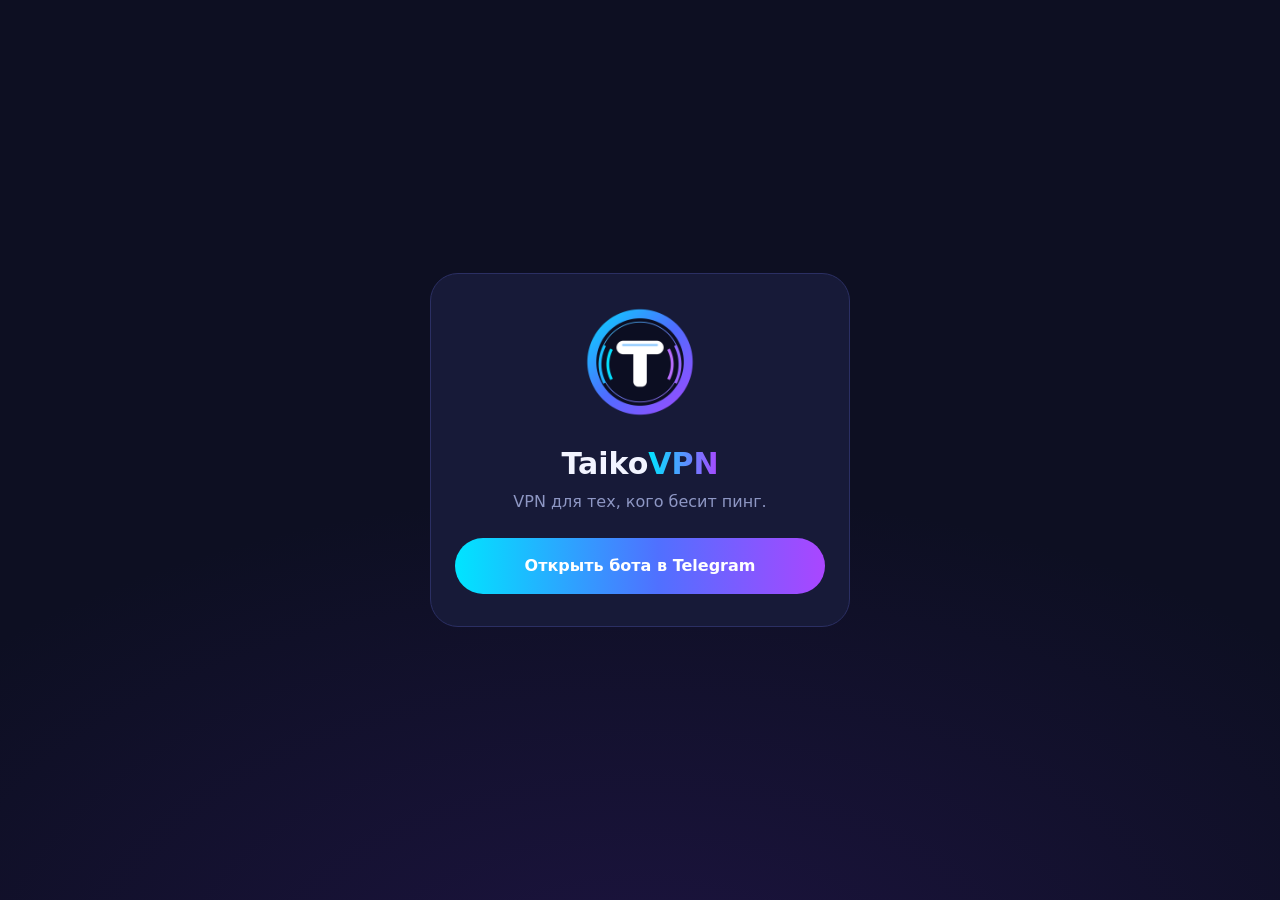
==== index.html @ 0d5dd18d "Add TaikoVPN redirect/connect pages Co-Authored-By: Claude Sonnet 5.5 <noreply@anthropic.com>" ====
<!doctype html>
<html lang="ru">
<head>
<meta charset="utf-8">
<meta name="viewport" content="width=device-width, initial-scale=1">
<meta name="robots" content="noindex">
<title>TaikoVPN</title>
<style>
  :root { --bg:#0d0f22; --card:#171a38; --line:#2b2f63; --text:#f2f4ff; --muted:#8e97c4; --a:#00e5ff; --b:#5070ff; --c:#aa46ff; }
  * { box-sizing:border-box; }
  body { margin:0; min-height:100vh; display:grid; place-items:center; padding:16px; color:var(--text);
         font:16px/1.5 system-ui,-apple-system,"Segoe UI",Roboto,sans-serif;
         background:radial-gradient(900px 500px at 50% 110%, #3a1d7a55, transparent), var(--bg); }
  .card { width:100%; max-width:420px; background:var(--card); border:1px solid var(--line); border-radius:28px;
          padding:32px 24px; text-align:center; }
  img { width:112px; height:112px; border-radius:50%; }
  h1 { margin:16px 0 4px; font-size:30px; }
  h1 span { background:linear-gradient(90deg,var(--a),var(--c)); -webkit-background-clip:text; background-clip:text; color:transparent; }
  p { color:var(--muted); margin:0 0 24px; }
  a.btn { display:block; padding:16px; border-radius:999px; color:#fff; text-decoration:none; font-weight:700;
          background:linear-gradient(90deg,var(--a),var(--b) 55%,var(--c)); }
</style>
</head>
<body>
<div class="card">
  <img src="logo.png" alt="TaikoVPN">
  <h1>Taiko<span>VPN</span></h1>
  <p id="msg">VPN для тех, кого бесит пинг.</p>
  <a class="btn" id="go" href="https://t.me/taikovpnbot">Открыть бота в Telegram</a>
</div>
<script>
  // Invite links:  https://YOUR-DOMAIN/?invite=123  ->  the bot with the referral code
  const BOT = 'taikovpnbot';
  const invite = new URLSearchParams(location.search).get('invite');
  if (invite && /^\d{1,20}$/.test(invite)) {
    const tg = 'https://t.me/' + BOT + '?start=ref_' + invite;
    document.getElementById('go').href = tg;
    document.getElementById('msg').textContent = 'Открываем Telegram…';
    setTimeout(() => location.replace(tg), 250);
  }
</script>
</body>
</html>
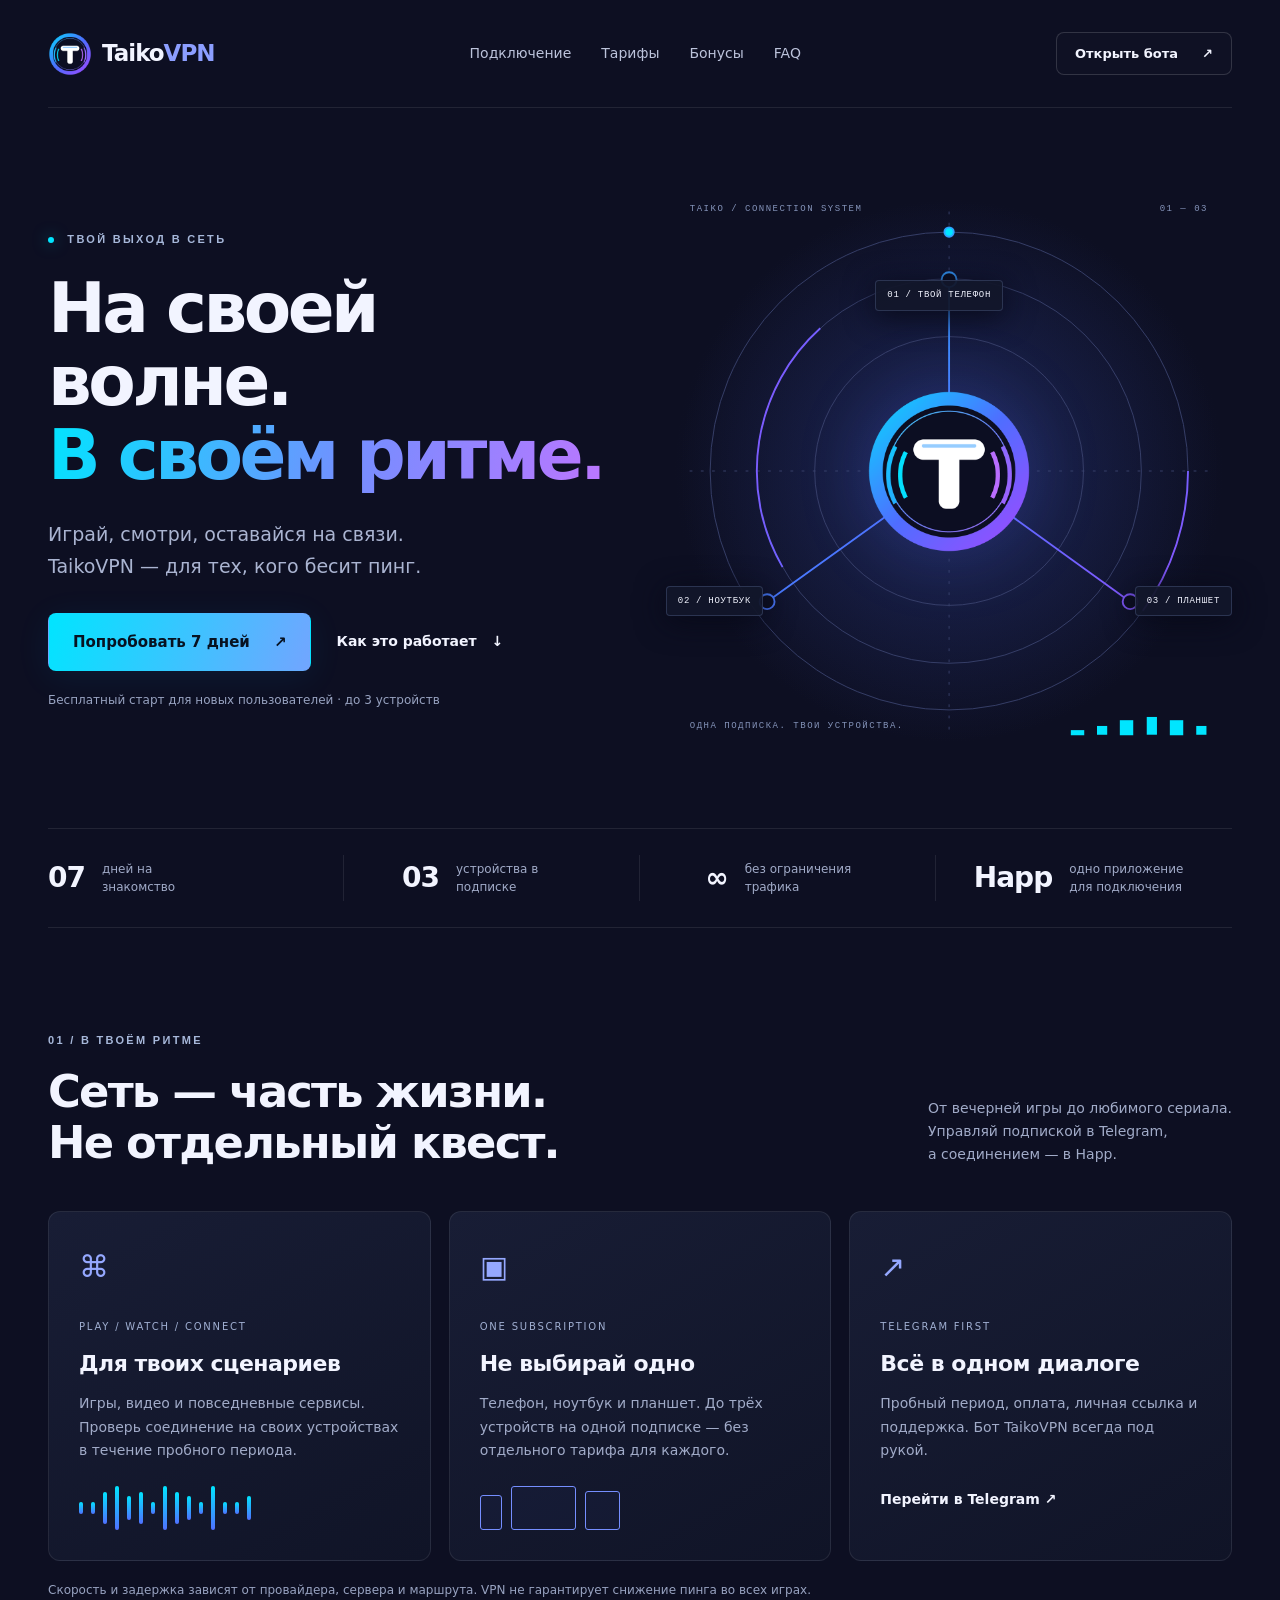
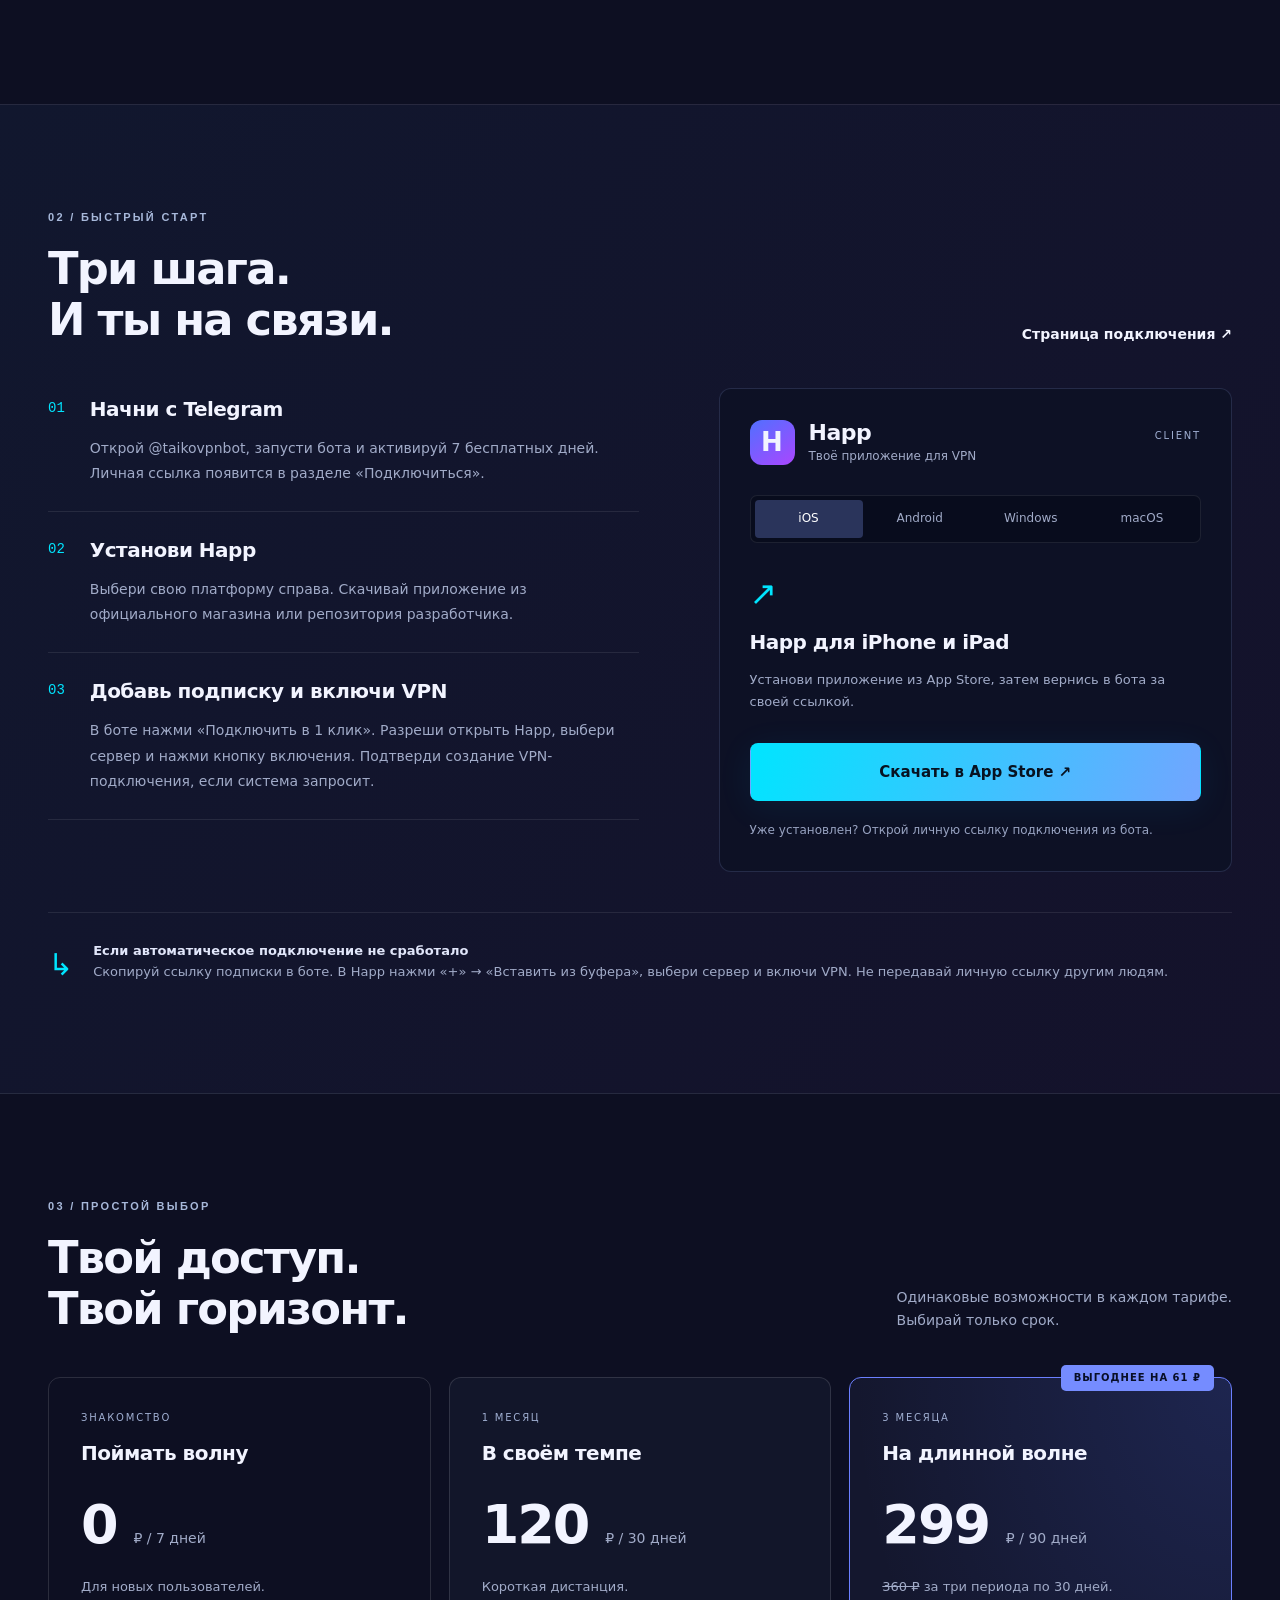
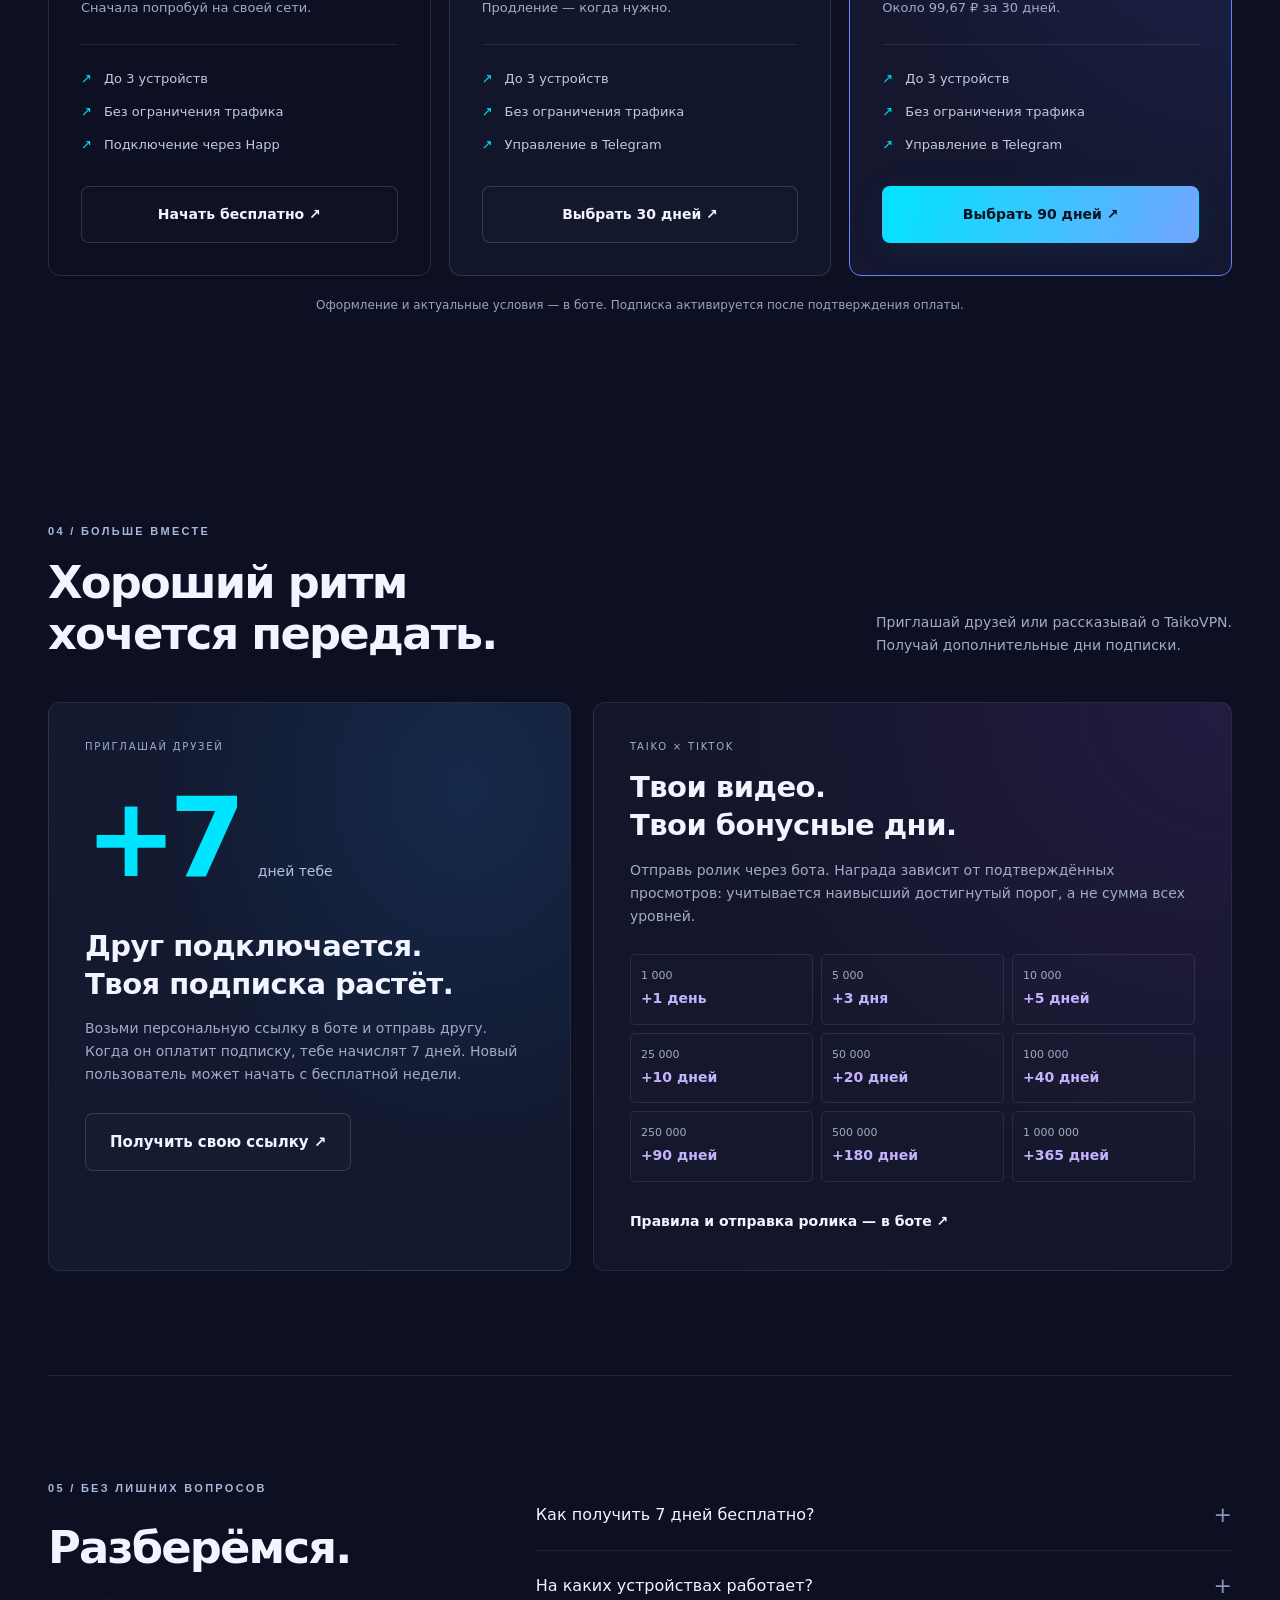
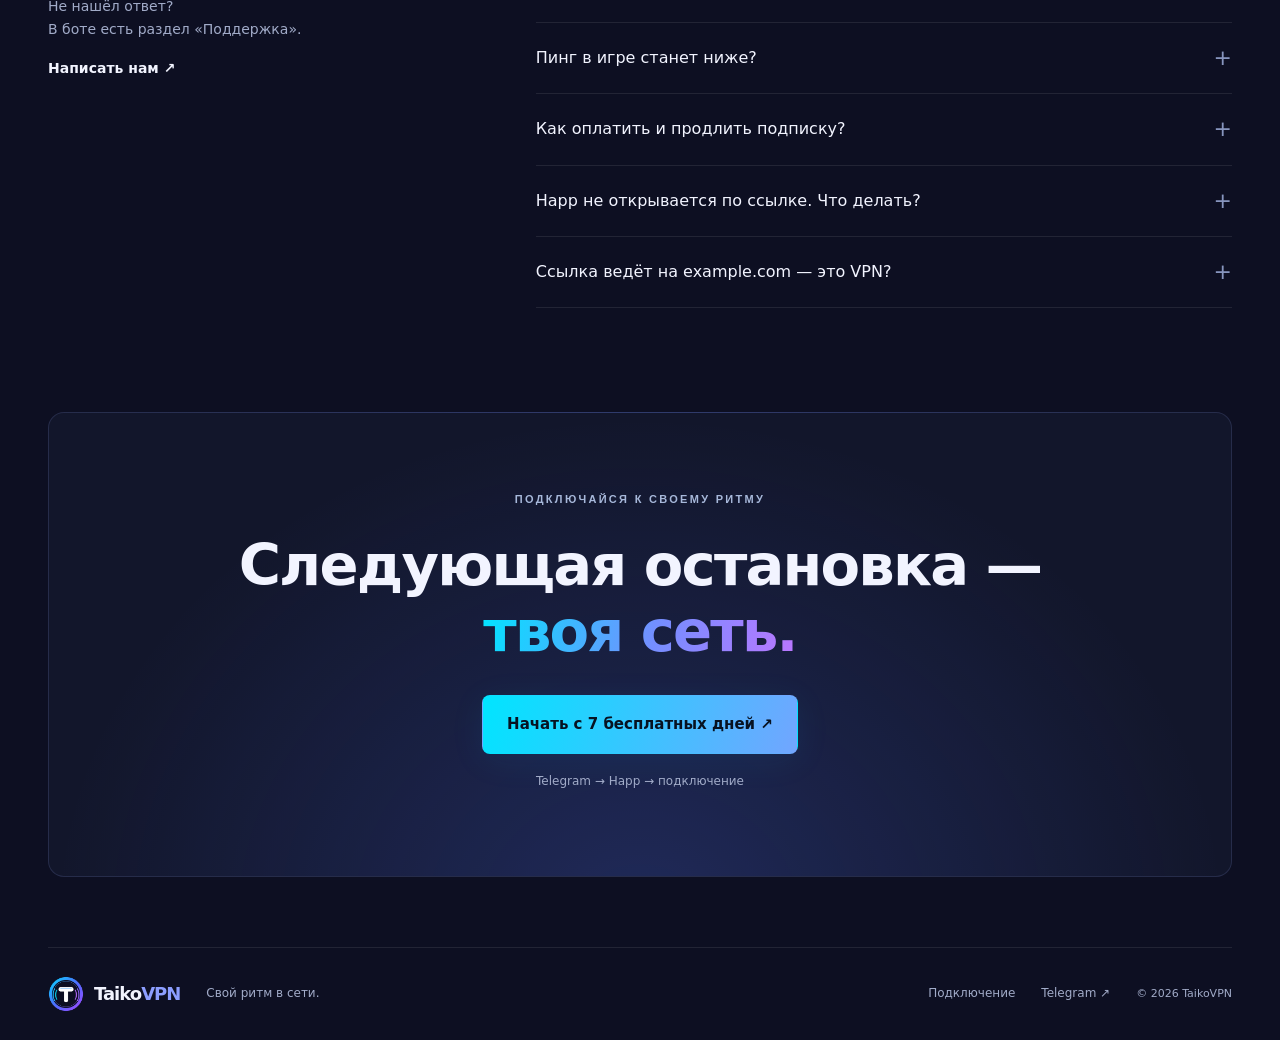
==== commit 8e9d412c: "Rebuild TaikoVPN website and connection flow Co-authored-by: Copilot <223556219+Copilot@users.norepl" ====
--- a/index.html
+++ b/index.html
@@ -1,43 +1,26 @@
 <!doctype html>
 <html lang="ru">
 <head>
-<meta charset="utf-8">
-<meta name="viewport" content="width=device-width, initial-scale=1">
-<meta name="robots" content="noindex">
-<title>TaikoVPN</title>
-<style>
-  :root { --bg:#0d0f22; --card:#171a38; --line:#2b2f63; --text:#f2f4ff; --muted:#8e97c4; --a:#00e5ff; --b:#5070ff; --c:#aa46ff; }
-  * { box-sizing:border-box; }
-  body { margin:0; min-height:100vh; display:grid; place-items:center; padding:16px; color:var(--text);
-         font:16px/1.5 system-ui,-apple-system,"Segoe UI",Roboto,sans-serif;
-         background:radial-gradient(900px 500px at 50% 110%, #3a1d7a55, transparent), var(--bg); }
-  .card { width:100%; max-width:420px; background:var(--card); border:1px solid var(--line); border-radius:28px;
-          padding:32px 24px; text-align:center; }
-  img { width:112px; height:112px; border-radius:50%; }
-  h1 { margin:16px 0 4px; font-size:30px; }
-  h1 span { background:linear-gradient(90deg,var(--a),var(--c)); -webkit-background-clip:text; background-clip:text; color:transparent; }
-  p { color:var(--muted); margin:0 0 24px; }
-  a.btn { display:block; padding:16px; border-radius:999px; color:#fff; text-decoration:none; font-weight:700;
-          background:linear-gradient(90deg,var(--a),var(--b) 55%,var(--c)); }
-</style>
+<meta charset="utf-8"><meta name="viewport" content="width=device-width, initial-scale=1">
+<meta name="description" content="TaikoVPN — свой ритм в сети. 7 дней бесплатно, до 3 устройств и подписка от 120 ₽ за 30 дней. Подключение через Telegram и Happ.">
+<meta name="theme-color" content="#0d0f22">
+<title>TaikoVPN — свой ритм в сети</title>
+<link rel="icon" href="logo.png"><link rel="stylesheet" href="styles.css"><script src="site.js" defer></script>
 </head>
 <body>
-<div class="card">
-  <img src="logo.png" alt="TaikoVPN">
-  <h1>Taiko<span>VPN</span></h1>
-  <p id="msg">VPN для тех, кого бесит пинг.</p>
-  <a class="btn" id="go" href="https://t.me/taikovpnbot">Открыть бота в Telegram</a>
-</div>
-<script>
-  // Invite links:  https://YOUR-DOMAIN/?invite=123  ->  the bot with the referral code
-  const BOT = 'taikovpnbot';
-  const invite = new URLSearchParams(location.search).get('invite');
-  if (invite && /^\d{1,20}$/.test(invite)) {
-    const tg = 'https://t.me/' + BOT + '?start=ref_' + invite;
-    document.getElementById('go').href = tg;
-    document.getElementById('msg').textContent = 'Открываем Telegram…';
-    setTimeout(() => location.replace(tg), 250);
-  }
-</script>
-</body>
-</html>
+<a class="skip" href="#main">К содержанию</a>
+<header class="header wrap"><a class="brand" href="./" aria-label="TaikoVPN — главная"><img src="logo.png" alt="" width="44" height="44">Taiko<span>VPN</span></a><nav aria-label="Основная навигация"><a href="#how">Подключение</a><a href="#plans">Тарифы</a><a href="#bonuses">Бонусы</a><a href="#faq">FAQ</a></nav><a class="button small ghost" href="https://t.me/taikovpnbot">Открыть бота <span>↗</span></a></header>
+<main id="main">
+<section class="hero wrap">
+<div class="hero-copy"><div class="eyebrow"><span class="signal"></span> ТВОЙ ВЫХОД В СЕТЬ</div><h1>На своей<br>волне.<br><span class="gradient">В своём ритме.</span></h1><p class="lead">Играй, смотри, оставайся на связи.<br>TaikoVPN — для тех, кого бесит пинг.</p><div class="actions"><a id="go" class="button primary" href="https://t.me/taikovpnbot">Попробовать 7 дней <span>↗</span></a><a class="text-link" href="#how">Как это работает <span>↓</span></a></div><p id="msg" class="caption" aria-live="polite">Бесплатный старт для новых пользователей · до 3 устройств</p></div>
+<div class="network-art" role="img" aria-label="Художественная схема соединения: устройства связаны через TaikoVPN. Это иллюстрация, не мониторинг сети."><div class="art-top"><span>TAIKO / CONNECTION SYSTEM</span><span>01 — 03</span></div><svg class="orbit" viewBox="0 0 600 600" fill="none" aria-hidden="true"><defs><linearGradient id="ring" x1="0" y1="0" x2="600" y2="600" gradientUnits="userSpaceOnUse"><stop stop-color="#00e5ff"/><stop offset=".5" stop-color="#5070ff"/><stop offset="1" stop-color="#aa46ff"/></linearGradient><radialGradient id="halo"><stop stop-color="#5070ff" stop-opacity=".22"/><stop offset="1" stop-color="#5070ff" stop-opacity="0"/></radialGradient></defs><circle cx="300" cy="300" r="290" fill="url(#halo)"/><g stroke="#39416b" stroke-width="1"><path d="M300 22V578M22 300H578" stroke-dasharray="3 9"/><circle cx="300" cy="300" r="256"/><circle cx="300" cy="300" r="206"/><circle cx="300" cy="300" r="144"/></g><g class="rotor" stroke="url(#ring)" stroke-width="2"><circle cx="300" cy="300" r="256" stroke-dasharray="160 1448"/><circle cx="300" cy="300" r="206" stroke-dasharray="280 1015" transform="rotate(150 300 300)"/><circle cx="300" cy="44" r="5" fill="#00e5ff"/></g><g stroke="url(#ring)" stroke-width="2"><path d="M105 440L300 300 494 440M300 300V95"/><circle cx="300" cy="95" r="8" fill="#0d0f22"/><circle cx="105" cy="440" r="8" fill="#0d0f22"/><circle cx="494" cy="440" r="8" fill="#0d0f22"/></g></svg><img class="core-logo" src="logo.png" alt=""><span class="node node-top">01 / ТВОЙ ТЕЛЕФОН</span><span class="node node-left">02 / НОУТБУК</span><span class="node node-right">03 / ПЛАНШЕТ</span><div class="art-bottom"><span>ОДНА ПОДПИСКА. ТВОИ УСТРОЙСТВА.</span><span class="tiny-bars" aria-hidden="true">▂ ▄ ▆ █ ▆ ▄</span></div></div>
+</section>
+<div class="spec-strip wrap"><div><b>07</b><span>дней на знакомство</span></div><div><b>03</b><span>устройства в подписке</span></div><div><b>∞</b><span>без ограничения трафика</span></div><div><b>Happ</b><span>одно приложение для подключения</span></div></div>
+<section class="section wrap" id="about"><div class="section-heading"><div><span class="eyebrow">01 / В ТВОЁМ РИТМЕ</span><h2>Сеть — часть жизни.<br>Не отдельный квест.</h2></div><p>От вечерней игры до любимого сериала.<br>Управляй подпиской в Telegram,<br>а соединением — в Happ.</p></div><div class="feature-grid"><article class="feature"><span class="feature-icon">⌘</span><span class="mini-label">PLAY / WATCH / CONNECT</span><h3>Для твоих сценариев</h3><p>Игры, видео и повседневные сервисы. Проверь соединение на своих устройствах в течение пробного периода.</p><div class="wave" aria-hidden="true"><i></i><i></i><i></i><i></i><i></i><i></i><i></i><i></i><i></i><i></i><i></i><i></i><i></i><i></i><i></i></div></article><article class="feature"><span class="feature-icon">▣</span><span class="mini-label">ONE SUBSCRIPTION</span><h3>Не выбирай одно</h3><p>Телефон, ноутбук и планшет. До трёх устройств на одной подписке — без отдельного тарифа для каждого.</p><div class="device-sketch" aria-hidden="true"><span></span><span></span><span></span></div></article><article class="feature"><span class="feature-icon">↗</span><span class="mini-label">TELEGRAM FIRST</span><h3>Всё в одном диалоге</h3><p>Пробный период, оплата, личная ссылка и поддержка. Бот TaikoVPN всегда под рукой.</p><a class="text-link" href="https://t.me/taikovpnbot">Перейти в Telegram ↗</a></article></div><p class="caption">Скорость и задержка зависят от провайдера, сервера и маршрута. VPN не гарантирует снижение пинга во всех играх.</p></section>
+<section class="section setup-section" id="how"><div class="wrap"><div class="section-heading"><div><span class="eyebrow">02 / БЫСТРЫЙ СТАРТ</span><h2>Три шага.<br>И ты на связи.</h2></div><a class="text-link" href="connect.html">Страница подключения ↗</a></div><div class="setup-grid"><ol class="steps"><li><span>01</span><div><h3>Начни с Telegram</h3><p>Открой @taikovpnbot, запусти бота и активируй 7 бесплатных дней. Личная ссылка появится в разделе «Подключиться».</p></div></li><li><span>02</span><div><h3>Установи Happ</h3><p>Выбери свою платформу справа. Скачивай приложение из официального магазина или репозитория разработчика.</p></div></li><li><span>03</span><div><h3>Добавь подписку и включи VPN</h3><p>В боте нажми «Подключить в 1 клик». Разреши открыть Happ, выбери сервер и нажми кнопку включения. Подтверди создание VPN-подключения, если система запросит.</p></div></li></ol><div class="download-panel"><div class="panel-top"><span class="app-mark">H</span><div><h3>Happ</h3><p>Твоё приложение для VPN</p></div><span class="mini-label">CLIENT</span></div><div class="platforms" role="group" aria-label="Выберите платформу"><button data-platform="ios" aria-pressed="true">iOS</button><button data-platform="android" aria-pressed="false">Android</button><button data-platform="windows" aria-pressed="false">Windows</button><button data-platform="macos" aria-pressed="false">macOS</button></div><div class="platform-content" aria-live="polite"><span class="platform-symbol" id="platform-symbol" aria-hidden="true">↗</span><h3 id="platform-title">Happ для iPhone и iPad</h3><p id="platform-note">Установи приложение из App Store, затем вернись в бота за своей ссылкой.</p></div><a class="button primary" id="download" href="https://apps.apple.com/us/app/happ-proxy-utility/id6504287215">Скачать в App Store ↗</a><p class="caption">Уже установлен? Открой личную ссылку подключения из бота.</p></div></div><div class="manual-note"><span>↳</span><p><b>Если автоматическое подключение не сработало</b><br>Скопируй ссылку подписки в боте. В Happ нажми «+» → «Вставить из буфера», выбери сервер и включи VPN. Не передавай личную ссылку другим людям.</p></div></div></section>
+<section class="section wrap" id="plans"><div class="section-heading"><div><span class="eyebrow">03 / ПРОСТОЙ ВЫБОР</span><h2>Твой доступ.<br>Твой горизонт.</h2></div><p>Одинаковые возможности в каждом тарифе.<br>Выбирай только срок.</p></div><div class="plans"><article class="plan trial"><span class="mini-label">ЗНАКОМСТВО</span><h3>Поймать волну</h3><div class="price">0 <span>₽ / 7 дней</span></div><p>Для новых пользователей.<br>Сначала попробуй на своей сети.</p><ul><li>До 3 устройств</li><li>Без ограничения трафика</li><li>Подключение через Happ</li></ul><a class="button ghost" href="https://t.me/taikovpnbot">Начать бесплатно ↗</a></article><article class="plan"><span class="mini-label">1 МЕСЯЦ</span><h3>В своём темпе</h3><div class="price">120 <span>₽ / 30 дней</span></div><p>Короткая дистанция.<br>Продление — когда нужно.</p><ul><li>До 3 устройств</li><li>Без ограничения трафика</li><li>Управление в Telegram</li></ul><a class="button ghost" href="https://t.me/taikovpnbot">Выбрать 30 дней ↗</a></article><article class="plan featured"><div class="plan-tag">ВЫГОДНЕЕ НА 61 ₽</div><span class="mini-label">3 МЕСЯЦА</span><h3>На длинной волне</h3><div class="price">299 <span>₽ / 90 дней</span></div><p><s>360 ₽</s> за три периода по 30 дней.<br>Около 99,67 ₽ за 30 дней.</p><ul><li>До 3 устройств</li><li>Без ограничения трафика</li><li>Управление в Telegram</li></ul><a class="button primary" href="https://t.me/taikovpnbot">Выбрать 90 дней ↗</a></article></div><p class="caption center">Оформление и актуальные условия — в боте. Подписка активируется после подтверждения оплаты.</p></section>
+<section class="section wrap" id="bonuses"><div class="section-heading"><div><span class="eyebrow">04 / БОЛЬШЕ ВМЕСТЕ</span><h2>Хороший ритм<br>хочется передать.</h2></div><p>Приглашай друзей или рассказывай о TaikoVPN.<br>Получай дополнительные дни подписки.</p></div><div class="bonus-grid"><article class="referral"><span class="mini-label">ПРИГЛАШАЙ ДРУЗЕЙ</span><div class="bonus-number">+7<span>дней тебе</span></div><h3>Друг подключается.<br>Твоя подписка растёт.</h3><p>Возьми персональную ссылку в боте и отправь другу. Когда он оплатит подписку, тебе начислят 7 дней. Новый пользователь может начать с бесплатной недели.</p><a class="button ghost" href="https://t.me/taikovpnbot">Получить свою ссылку ↗</a></article><article class="creator"><span class="mini-label">TAIKO × TIKTOK</span><h3>Твои видео.<br>Твои бонусные дни.</h3><p>Отправь ролик через бота. Награда зависит от подтверждённых просмотров: учитывается наивысший достигнутый порог, а не сумма всех уровней.</p><div class="rewards" aria-label="Просмотры и дни подписки"><div><span>1 000</span><b>+1 день</b></div><div><span>5 000</span><b>+3 дня</b></div><div><span>10 000</span><b>+5 дней</b></div><div><span>25 000</span><b>+10 дней</b></div><div><span>50 000</span><b>+20 дней</b></div><div><span>100 000</span><b>+40 дней</b></div><div><span>250 000</span><b>+90 дней</b></div><div><span>500 000</span><b>+180 дней</b></div><div><span>1 000 000</span><b>+365 дней</b></div></div><a class="text-link" href="https://t.me/taikovpnbot">Правила и отправка ролика — в боте ↗</a></article></div></section>
+<section class="section wrap faq-section" id="faq"><div><span class="eyebrow">05 / БЕЗ ЛИШНИХ ВОПРОСОВ</span><h2>Разберёмся.</h2><p>Не нашёл ответ?<br>В боте есть раздел «Поддержка».</p><a class="text-link" href="https://t.me/taikovpnbot">Написать нам ↗</a></div><div class="faq"><details><summary>Как получить 7 дней бесплатно?</summary><p>Запусти @taikovpnbot и выбери пробный период. Он доступен новым пользователям. После активации бот покажет срок и ссылку для подключения.</p></details><details><summary>На каких устройствах работает?</summary><p>Через Happ на iOS, Android, Windows и macOS. Одна подписка рассчитана на 3 устройства. Ссылки на установку доступны в разделе подключения.</p></details><details><summary>Пинг в игре станет ниже?</summary><p>Это зависит от маршрута, сервера, игры и твоего провайдера. Мы не обещаем определённый пинг: используй пробную неделю, чтобы проверить VPN именно в своих условиях.</p></details><details><summary>Как оплатить и продлить подписку?</summary><p>Выбери тариф в боте, следуй платёжной инструкции и нажми «Я оплатил». После проверки придёт подтверждение. Срок действия можно посмотреть в профиле.</p></details><details><summary>Happ не открывается по ссылке. Что делать?</summary><p>Сначала установи приложение. Затем повтори переход из бота или скопируй личную ссылку подписки и добавь её в Happ через «+» → «Вставить из буфера».</p></details><details><summary>Ссылка ведёт на example.com — это VPN?</summary><p>Нет. example.com и его поддомены — демонстрационные адреса, они не дают рабочего VPN-соединения. Если бот выдал такую ссылку, обратись в поддержку за действующей подпиской.</p></details></div></section>
+<section class="final-cta wrap"><div class="eyebrow">ПОДКЛЮЧАЙСЯ К СВОЕМУ РИТМУ</div><h2>Следующая остановка —<br><span class="gradient">твоя сеть.</span></h2><a class="button primary" href="https://t.me/taikovpnbot">Начать с 7 бесплатных дней ↗</a><p>Telegram → Happ → подключение</p></section>
+</main><footer class="footer wrap"><a class="brand" href="./"><img src="logo.png" alt="" width="36" height="36">Taiko<span>VPN</span></a><p>Свой ритм в сети.</p><a href="connect.html">Подключение</a><a href="https://t.me/taikovpnbot">Telegram ↗</a><span>© 2026 TaikoVPN</span></footer>
+</body></html>
--- a/styles.css
+++ b/styles.css
@@ -0,0 +1 @@
+:root{color-scheme:dark;--bg:#0d0f22;--panel:#14182e;--text:#f2f4ff;--muted:#a1abc8;--cyan:#00e5ff;--blue:#5070ff;--violet:#aa46ff;--line:#ffffff16}*{box-sizing:border-box}html{scroll-behavior:smooth;scroll-padding-top:30px}body{margin:0;background:var(--bg);color:var(--text);font:16px/1.65 "Segoe UI",system-ui,sans-serif}a{color:inherit;text-decoration:none}button{font:inherit}button,a,summary{-webkit-tap-highlight-color:transparent}a:focus-visible,button:focus-visible,summary:focus-visible,textarea:focus-visible{outline:3px solid var(--cyan);outline-offset:6px}a:hover{color:var(--cyan)}img{max-width:100%}.wrap{width:min(1240px,calc(100% - 96px));margin-inline:auto}.header{height:108px;display:flex;align-items:center;justify-content:space-between;border-bottom:1px solid var(--line);gap:24px}.brand{display:flex;align-items:center;font-size:23px;font-weight:800;letter-spacing:-1px;white-space:nowrap}.brand img{margin-right:10px;border-radius:50%}.brand>span{color:#8c9eff}.header nav{display:flex;gap:30px;font-size:14px;color:#bcc3db}.button{display:inline-flex;align-items:center;justify-content:center;gap:24px;padding:17px 24px;border-radius:8px;font-weight:650;font-size:15px;border:1px solid transparent;cursor:pointer;transition:transform .2s,background .2s;line-height:1.5}.button:hover{transform:translateY(-2px)}.primary{color:#071221;background:linear-gradient(110deg,#00e5ff,#72a5ff);box-shadow:0 6px 35px #00b7ff14}.primary:hover{color:#071221;background:#9df3ff}.ghost{background:#ffffff03;border-color:#ffffff25;color:var(--text)}.ghost:hover{background:#ffffff09}.small{padding:11px 18px;font-size:13px}.skip{position:fixed;left:16px;top:-100px;background:var(--cyan);color:var(--bg);z-index:20;padding:12px}.skip:focus{top:12px}.hero{display:grid;grid-template-columns:1.07fr 1fr;align-items:center;gap:12px;padding-top:70px;padding-bottom:65px;min-height:720px}.eyebrow{font:600 11px/1.6 "Segoe UI",sans-serif;letter-spacing:2.3px;color:#a7b8da;display:block;margin-bottom:24px}.signal{display:inline-block;width:6px;height:6px;border-radius:50%;background:var(--cyan);margin-right:8px;box-shadow:0 0 15px #00e5ff88}h1,h2,h3,p{margin-top:0}h1{font-size:clamp(48px,5.4vw,78px);line-height:1.06;letter-spacing:-3.5px;margin-bottom:26px;font-weight:750}.gradient{background:linear-gradient(105deg,#00e5ff 0%,#758eff 55%,#bc76ff);color:transparent;background-clip:text;-webkit-background-clip:text}.lead{font-size:19px;line-height:1.7;color:#aab4d1;margin-bottom:30px}.actions{display:flex;align-items:center;gap:25px;flex-wrap:wrap}.text-link{font-size:14px;font-weight:600}.text-link span{margin-left:10px}.caption{font-size:12px;line-height:1.7;color:#98a3c1;margin:19px 0 0}.network-art{height:560px;position:relative;min-width:0;background:radial-gradient(ellipse,#3346b017,transparent 70%)}.art-top,.art-bottom{position:absolute;left:24px;right:24px;display:flex;justify-content:space-between;gap:10px;font:9px/1.4 monospace;letter-spacing:1.5px;color:#8493b9}.art-top{top:12px}.art-bottom{bottom:12px;align-items:center}.tiny-bars{color:var(--cyan);font-size:17px;white-space:nowrap}.orbit{position:absolute;width:100%;height:100%;inset:0}.rotor{transform-origin:300px 300px;animation:orbit 45s linear infinite}.core-logo{position:absolute;width:30%;left:35%;top:35%;border-radius:50%;filter:drop-shadow(0 0 35px #5070ff33)}.node{position:absolute;background:#12172bf2;border:1px solid #47547880;border-radius:4px;padding:8px 11px;font:9px/1.4 monospace;letter-spacing:.7px;box-shadow:0 5px 30px #070918}.node-top{left:37%;top:16%}.node-left{left:0;bottom:24%}.node-right{right:0;bottom:24%}.spec-strip{display:grid;grid-template-columns:repeat(4,1fr);border-block:1px solid var(--line);padding-block:26px}.spec-strip>div{display:flex;align-items:center;gap:17px;justify-content:center;border-right:1px solid var(--line)}.spec-strip>div:first-child{justify-content:flex-start}.spec-strip>div:last-child{border:0}.spec-strip b{font-size:28px;letter-spacing:-1px;font-weight:600}.spec-strip span{font-size:12px;line-height:1.5;color:var(--muted);max-width:125px}.section{padding-block:104px}.section-heading{display:flex;align-items:flex-end;justify-content:space-between;gap:30px;margin-bottom:42px}.section-heading .eyebrow{margin-bottom:16px}h2{font-size:clamp(34px,3.5vw,50px);line-height:1.15;letter-spacing:-1.8px;margin-bottom:0;font-weight:650}.section-heading>p{font-size:14px;color:var(--muted);margin-bottom:3px;max-width:390px}h3{font-size:22px;line-height:1.3;letter-spacing:-.5px;margin-bottom:14px}p{color:var(--muted)}.feature-grid{display:grid;grid-template-columns:repeat(3,1fr);gap:18px}.feature{border:1px solid var(--line);border-radius:12px;padding:30px;background:linear-gradient(150deg,#181d35,#101427);min-height:340px;overflow:hidden}.feature-icon{display:block;font-size:30px;color:#95a8ff;margin-bottom:28px}.mini-label{font-size:10px;letter-spacing:1.8px;color:#a0afd2;display:block;margin-bottom:14px}.feature p{font-size:14px;margin-bottom:24px}.wave{height:44px;display:flex;align-items:center;gap:8px}.wave i{height:12px;width:4px;background:linear-gradient(var(--cyan),var(--blue));border-radius:2px}.wave i:nth-child(3n){height:32px}.wave i:nth-child(4n){height:44px}.wave i:nth-child(5n){height:24px}.device-sketch{display:flex;align-items:flex-end;gap:9px;height:44px}.device-sketch span{width:22px;height:35px;border:1px solid #758eff;border-radius:3px;background:#5070ff0a}.device-sketch span:nth-child(2){width:65px;height:44px}.device-sketch span:nth-child(3){width:35px;height:39px}.setup-section{background:linear-gradient(125deg,#11172e,#14122b);border-block:1px solid var(--line)}.setup-grid{display:grid;grid-template-columns:1.15fr 1fr;gap:80px}.steps{padding:0;margin:0;list-style:none}.steps li{display:flex;gap:25px;padding:25px 0;border-bottom:1px solid var(--line)}.steps li:first-child{padding-top:8px}.steps li>span{font:14px monospace;color:var(--cyan);padding-top:4px}.steps p{font-size:14px;line-height:1.8;margin-bottom:0}.steps h3{font-size:20px}.download-panel{padding:30px;border:1px solid #7c88c338;border-radius:12px;background:#0d1125}.panel-top{display:flex;align-items:center;gap:14px;margin-bottom:28px}.panel-top h3{margin:0}.panel-top p{font-size:12px;margin:0}.panel-top>.mini-label{margin-left:auto}.app-mark{width:45px;height:45px;display:grid;place-items:center;border-radius:12px;background:linear-gradient(145deg,#5070ff,#aa46ff);font-weight:800;font-size:26px}.platforms{display:grid;grid-template-columns:repeat(4,1fr);padding:4px;background:#080c1d;border:1px solid var(--line);border-radius:7px;gap:3px}.platforms button{font-size:12px;border:0;background:none;color:var(--muted);padding:9px 4px;border-radius:4px;cursor:pointer}.platforms button[aria-pressed=true]{color:#fff;background:#2a345b}.platforms button:hover{color:var(--cyan)}.platform-content{min-height:200px;padding-top:24px}.platform-symbol{display:block;font-size:33px;color:var(--cyan);margin-bottom:8px}.platform-content h3{font-size:20px}.platform-content p{font-size:13px}.download-panel>.button{width:100%}.manual-note{display:flex;gap:20px;border-top:1px solid var(--line);margin-top:40px;padding-top:27px}.manual-note>span{font-size:30px;color:var(--cyan)}.manual-note p{font-size:13px;margin:0}.manual-note b{color:#e1e6fa;font-weight:600}.plans{display:grid;grid-template-columns:repeat(3,1fr);gap:18px}.plan{border:1px solid #ffffff20;border-radius:12px;padding:32px;background:#12162a;position:relative}.plan.trial{background:transparent}.plan h3{font-size:20px}.price{font-size:54px;line-height:1.3;letter-spacing:-2px;font-weight:650;margin:24px 0 15px}.price span{font-size:14px;color:var(--muted);letter-spacing:0;font-weight:400}.plan p{font-size:13px;min-height:44px}.plan ul{padding:23px 0 0;margin:24px 0 30px;list-style:none;border-top:1px solid var(--line);font-size:13px;color:#c0c9df}.plan li{margin-bottom:12px}.plan li:before{content:'↗';color:var(--cyan);margin-right:12px}.plan>.button{width:100%;font-size:14px}.featured{border-color:#6b7fff;background:radial-gradient(ellipse at 100% 0,#5070ff29,transparent 70%),#14172e}.plan-tag{position:absolute;right:17px;top:-13px;background:#758cff;color:#080e26;font-size:10px;letter-spacing:1px;font-weight:800;padding:5px 13px;border-radius:5px}.center{text-align:center}.bonus-grid{display:grid;grid-template-columns:.9fr 1.1fr;gap:22px}.referral,.creator{border-radius:12px;border:1px solid var(--line);padding:36px}.referral{background:radial-gradient(ellipse at 80% 15%,#19498355,transparent 55%),#13192e}.bonus-number{font-size:110px;font-weight:650;letter-spacing:-8px;color:var(--cyan);line-height:1.25;margin:15px 0 20px}.bonus-number span{font-size:14px;letter-spacing:0;margin-left:20px;color:#b4c2e1;font-weight:400}.referral h3,.creator h3{font-size:29px}.referral p,.creator p{font-size:14px}.referral .button{margin-top:12px}.creator{background:radial-gradient(ellipse at 100% 0,#aa46ff1c,transparent 60%),#13162a}.rewards{display:grid;grid-template-columns:repeat(3,1fr);gap:8px;margin:26px 0}.rewards>div{padding:12px 10px;background:#ffffff03;border:1px solid var(--line);border-radius:5px}.rewards span{display:block;font-size:11px;color:var(--muted)}.rewards b{font-size:14px;color:#c5b2ff;font-weight:600}.faq-section{display:grid;grid-template-columns:.75fr 1.25fr;gap:70px;border-top:1px solid var(--line)}.faq-section h2{margin-bottom:22px}.faq-section>div>p{font-size:14px}.faq details{border-bottom:1px solid var(--line)}.faq summary{cursor:pointer;list-style:none;display:flex;justify-content:space-between;gap:20px;padding:22px 0;font-size:16px}.faq summary::-webkit-details-marker{display:none}.faq summary:after{content:'+';font-size:22px;color:#8795be;line-height:1.2}.faq details[open] summary:after{content:'−';color:var(--cyan)}.faq details p{font-size:14px;max-width:95%;padding-bottom:12px}.final-cta{text-align:center;padding:78px 25px 84px;border:1px solid #7988ce30;border-radius:16px;background:radial-gradient(ellipse at 50% 110%,#5070ff38,transparent 70%),#12162b;margin-bottom:70px;position:relative;overflow:hidden}.final-cta h2{font-size:clamp(34px,4.5vw,62px);margin-bottom:30px}.final-cta p{font-size:12px;margin:18px 0 0}.footer{border-top:1px solid var(--line);display:flex;align-items:center;gap:26px;padding-block:28px;font-size:12px;color:var(--muted)}.footer .brand{font-size:18px;color:var(--text)}.footer p{margin:0;margin-right:auto}.footer>span{font-size:11px}.connect-hero{padding-top:66px;max-width:950px}.connect-hero h1{font-size:58px;line-height:1.12}.connect-grid{display:grid;grid-template-columns:1.1fr 1fr;gap:24px;align-items:start;margin:35px 0 65px}.connection-card{background:radial-gradient(ellipse at 100% 0,#5070ff25,transparent 70%),#14182e;border:1px solid #758cff44;border-radius:12px;padding:32px}.connection-card .button{width:100%;margin-top:12px}.connection-card h2{font-size:30px;letter-spacing:-1px;margin-bottom:18px}.connection-card p{font-size:14px}.connection-emblem{height:115px;width:115px;position:relative;border:1px dashed #6578b4;border-radius:50%;padding:12px;margin-bottom:28px}.connection-emblem img{border-radius:50%;width:100%}.status-label{color:var(--cyan);font-size:11px;letter-spacing:1.5px;margin-bottom:15px}.notice{border-left:2px solid #a995ff;background:#aa46ff0a;padding:14px 18px;color:#c4bcdf;font-size:13px}.connection-help{margin-top:25px}.connection-help h3{font-size:18px}.connection-help ol{padding-left:21px;color:var(--muted);font-size:13px}.connection-help li{margin-bottom:12px}.connect-main{min-height:calc(100vh - 220px)}textarea{width:100%;background:#0d0f22;color:#cdd9f4;border:1px solid #5f729e;padding:12px;border-radius:5px;font:12px monospace;resize:vertical}.copy-label{display:block;font-size:13px;margin-top:18px}[hidden]{display:none!important}@keyframes orbit{to{transform:rotate(360deg)}}@media(min-width:1550px){.hero{min-height:770px}}@media(max-width:1050px){.wrap{width:calc(100% - 56px)}.header nav{gap:18px}.hero{padding-top:50px;min-height:650px}h1{font-size:59px}.network-art{height:450px}.setup-grid{gap:35px}.feature,.plan{padding:24px}.spec-strip b{font-size:24px}.spec-strip>div{gap:12px}.spec-strip span{font-size:11px}.footer{gap:18px}.footer p{display:none}.footer .brand{margin-right:auto}.faq-section{gap:36px}.hero .actions{gap:17px}.hero .button{padding-inline:18px}.price{font-size:46px}.price span{font-size:12px}}@media(max-width:760px){.wrap{width:calc(100% - 40px)}.header{height:85px;gap:12px}.header nav{display:none}.brand{font-size:20px}.brand img{width:36px;height:36px}.header .small{font-size:11px;padding:10px 12px;gap:8px}.hero{grid-template-columns:1fr;padding-block:45px 25px;gap:20px}.hero h1{font-size:clamp(44px,9.8vw,70px);letter-spacing:-2.5px}.hero .lead{font-size:17px}.hero .eyebrow{font-size:10px}.network-art{height:auto;aspect-ratio:1;max-width:490px;width:100%;margin:auto}.art-top,.art-bottom{left:10px;right:10px;font-size:8px;letter-spacing:.7px}.core-logo{top:35%}.node{font-size:8px;padding:6px 8px}.spec-strip{grid-template-columns:1fr 1fr;row-gap:24px;padding-block:25px}.spec-strip>div{justify-content:flex-start;padding-right:8px}.spec-strip>div:nth-child(2n){border:0;padding-left:20px}.spec-strip b{min-width:40px}.spec-strip>div:last-child b{font-size:20px}.section{padding-block:65px}.section-heading{display:block;margin-bottom:30px}.section-heading>p,.section-heading>.text-link{display:block;margin-top:24px}.section-heading h2{font-size:35px}.feature-grid,.plans,.setup-grid,.bonus-grid,.faq-section,.connect-grid{grid-template-columns:1fr}.feature{min-height:0}.feature-grid{gap:12px}.feature-icon{margin-bottom:18px}.feature .wave,.feature .device-sketch{margin-top:25px}.setup-grid{gap:30px}.download-panel{padding:24px}.platform-content{min-height:180px}.plans{gap:23px}.plan{padding:30px}.plan p{min-height:0}.price{font-size:54px}.price span{font-size:14px}.referral,.creator{padding:27px}.bonus-number{font-size:94px}.creator h3,.referral h3{font-size:27px}.rewards{gap:6px}.rewards>div{padding:10px 8px}.faq-section{gap:28px}.faq summary{font-size:15px}.final-cta{padding:50px 20px;margin-bottom:40px}.final-cta h2{font-size:34px;letter-spacing:-1px}.final-cta .eyebrow{font-size:9px;letter-spacing:1.5px}.footer{flex-wrap:wrap;justify-content:space-between;padding-block:25px;gap:16px}.footer .brand{width:100%}.footer>span{width:100%}.connect-hero{padding-top:42px}.connect-hero h1{font-size:42px;letter-spacing:-2px}.connection-card{padding:25px}.connect-grid{margin-top:25px;gap:20px}.connect-hero .lead{font-size:16px}}@media(prefers-reduced-motion:reduce){html{scroll-behavior:auto}*,*:before,*:after{animation:none!important;transition:none!important}}
